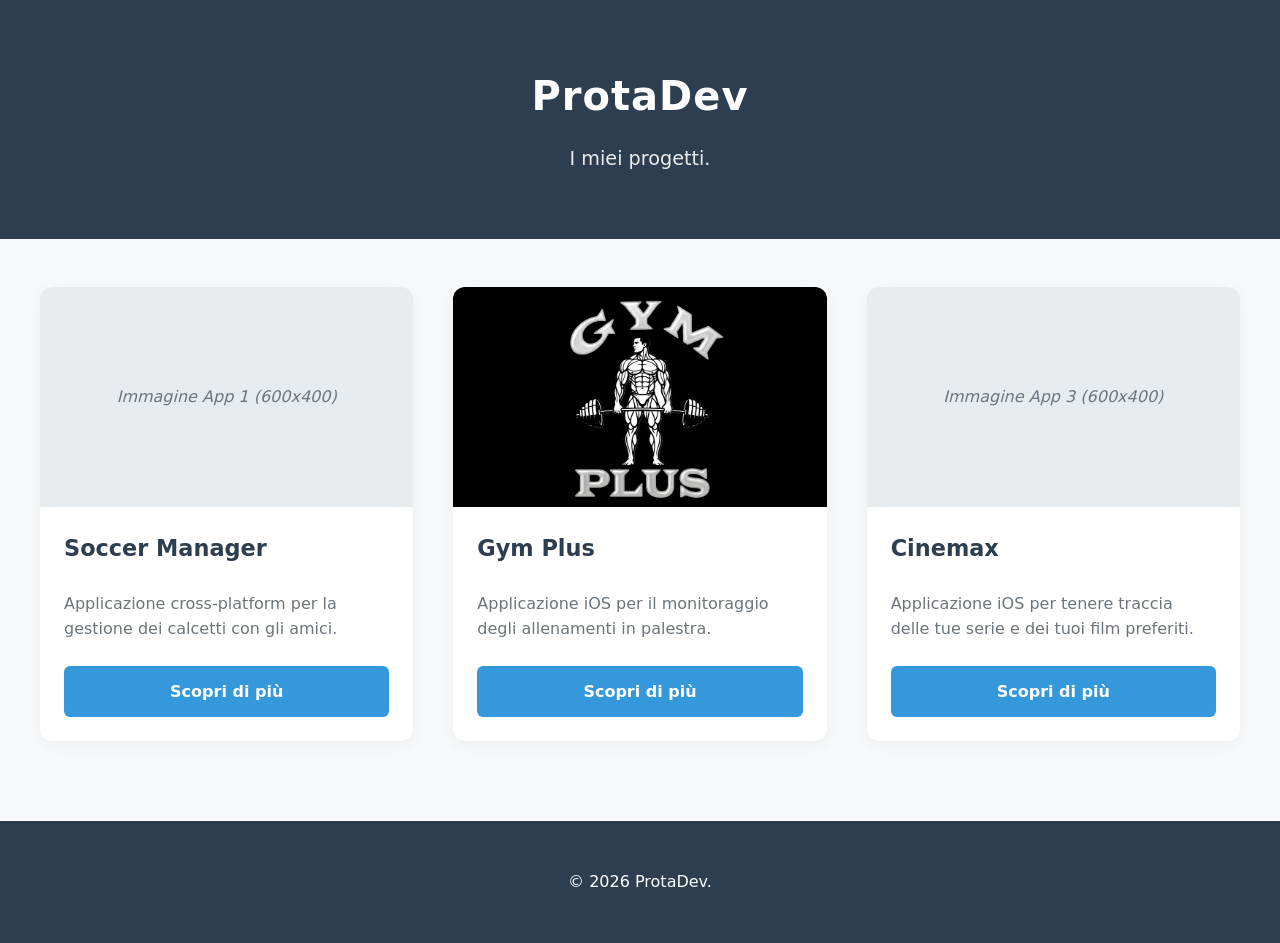
==== index.html @ c2fe9063 "Refactor code structure for improved readability and maintainability Co-authored-by: Copilot <copilo" ====
<!DOCTYPE html>
<html lang="it">
<head>
    <meta charset="UTF-8">
    <meta name="viewport" content="width=device-width, initial-scale=1.0">
    <title>ProtaDev | Le mie App</title>
    <style>
        /* --- STILI BASE --- */
        :root {
            --primary-color: #2c3e50;
            --accent-color: #3498db;
            --accent-hover: #2980b9;
            --bg-color: #f8f9fa;
            --card-bg: #ffffff;
            --text-main: #333333;
            --text-muted: #6c757d;
        }

        body {
            font-family: 'Segoe UI', system-ui, -apple-system, sans-serif;
            margin: 0;
            padding: 0;
            background-color: var(--bg-color);
            color: var(--text-main);
            line-height: 1.6;
        }

        /* --- HEADER --- */
        header {
            background-color: var(--primary-color);
            color: white;
            padding: 4rem 2rem;
            text-align: center;
        }

        header h1 {
            margin: 0;
            font-size: 2.5rem;
            letter-spacing: 1px;
        }

        header p {
            margin: 1rem 0 0;
            font-size: 1.2rem;
            opacity: 0.9;
        }

        /* --- MAIN CONTAINER E GALLERIA --- */
        .container {
            max-width: 1200px;
            margin: 0 auto;
            padding: 3rem 2rem;
        }

        .gallery {
            display: grid;
            /* Crea colonne responsive che si adattano allo schermo */
            grid-template-columns: repeat(auto-fit, minmax(300px, 1fr));
            gap: 2.5rem;
        }

        /* --- STILE DELLE CARD (LE TUE APP) --- */
        .app-card {
            background-color: var(--card-bg);
            border-radius: 12px;
            overflow: hidden;
            box-shadow: 0 4px 15px rgba(0, 0, 0, 0.05);
            transition: transform 0.3s ease, box-shadow 0.3s ease;
            display: flex;
            flex-direction: column;
        }

        .app-card:hover {
            transform: translateY(-8px);
            box-shadow: 0 8px 25px rgba(0, 0, 0, 0.1);
        }

        .app-image {
            width: 100%;
            height: 220px;
            background-color: #e9ecef;
            object-fit: cover;
            /* Sostituisci questo background con le tue immagini reali */
            display: flex;
            align-items: center;
            justify-content: center;
            color: var(--text-muted);
            font-style: italic;
        }

        .app-content {
            padding: 1.5rem;
            flex-grow: 1;
            display: flex;
            flex-direction: column;
        }

        .app-title {
            margin: 0 0 0.5rem 0;
            font-size: 1.4rem;
            color: var(--primary-color);
        }

        .app-description {
            color: var(--text-muted);
            flex-grow: 1;
            margin-bottom: 1.5rem;
        }

        .app-btn {
            display: inline-block;
            text-align: center;
            padding: 0.8rem 1.5rem;
            background-color: var(--accent-color);
            color: white;
            text-decoration: none;
            border-radius: 6px;
            font-weight: 600;
            transition: background-color 0.2s ease;
        }

        .app-btn:hover {
            background-color: var(--accent-hover);
        }

        /* --- FOOTER --- */
        footer {
            text-align: center;
            padding: 2rem;
            background-color: var(--primary-color);
            color: white;
            margin-top: 2rem;
        }
    </style>
</head>
<body>

    <header>
        <h1>ProtaDev</h1>
        <p>I miei progetti.</p>
    </header>

    <main class="container">
        <div class="gallery">
            
            <!-- INIZIO APP 1 -->
            <article class="app-card">
                <!-- Se hai un'immagine sostituisci il div qui sotto con: <img src="img/app1.jpg" alt="Screenshot App 1" class="app-image"> -->
                <div class="app-image">Immagine App 1 (600x400)</div>
                <div class="app-content">
                    <h2 class="app-title">Soccer Manager</h2>
                    <p class="app-description">Applicazione cross-platform per la gestione dei calcetti con gli amici.</p>
                    <a href="app1/index.html" class="app-btn">Scopri di più</a>
                </div>
            </article>
            <!-- FINE APP 1 -->

            <!-- INIZIO APP 2 -->
            <article class="app-card">
                <img src="./gym_plus/images/icon_image.png" alt="Logo Gym Plus" class="app-image">
                <div class="app-content">
                    <h2 class="app-title">Gym Plus</h2>
                    <p class="app-description">Applicazione iOS per il monitoraggio degli allenamenti in palestra.</p>
                    <a href="gym_plus/app_landing.html" class="app-btn">Scopri di più</a>
                </div>
            </article>
            <!-- FINE APP 2 -->

            <!-- INIZIO APP 3 -->
            <article class="app-card">
                <div class="app-image">Immagine App 3 (600x400)</div>
                <div class="app-content">
                    <h2 class="app-title">Cinemax</h2>
                    <p class="app-description">Applicazione iOS per tenere traccia delle tue serie e dei tuoi film preferiti.</p>
                    <a href="app3/index.html" class="app-btn">Scopri di più</a>
                </div>
            </article>
            <!-- FINE APP 3 -->

        </div>
    </main>

    <footer>
        <p>&copy; 2026 ProtaDev.</p>
    </footer>

</body>
</html>
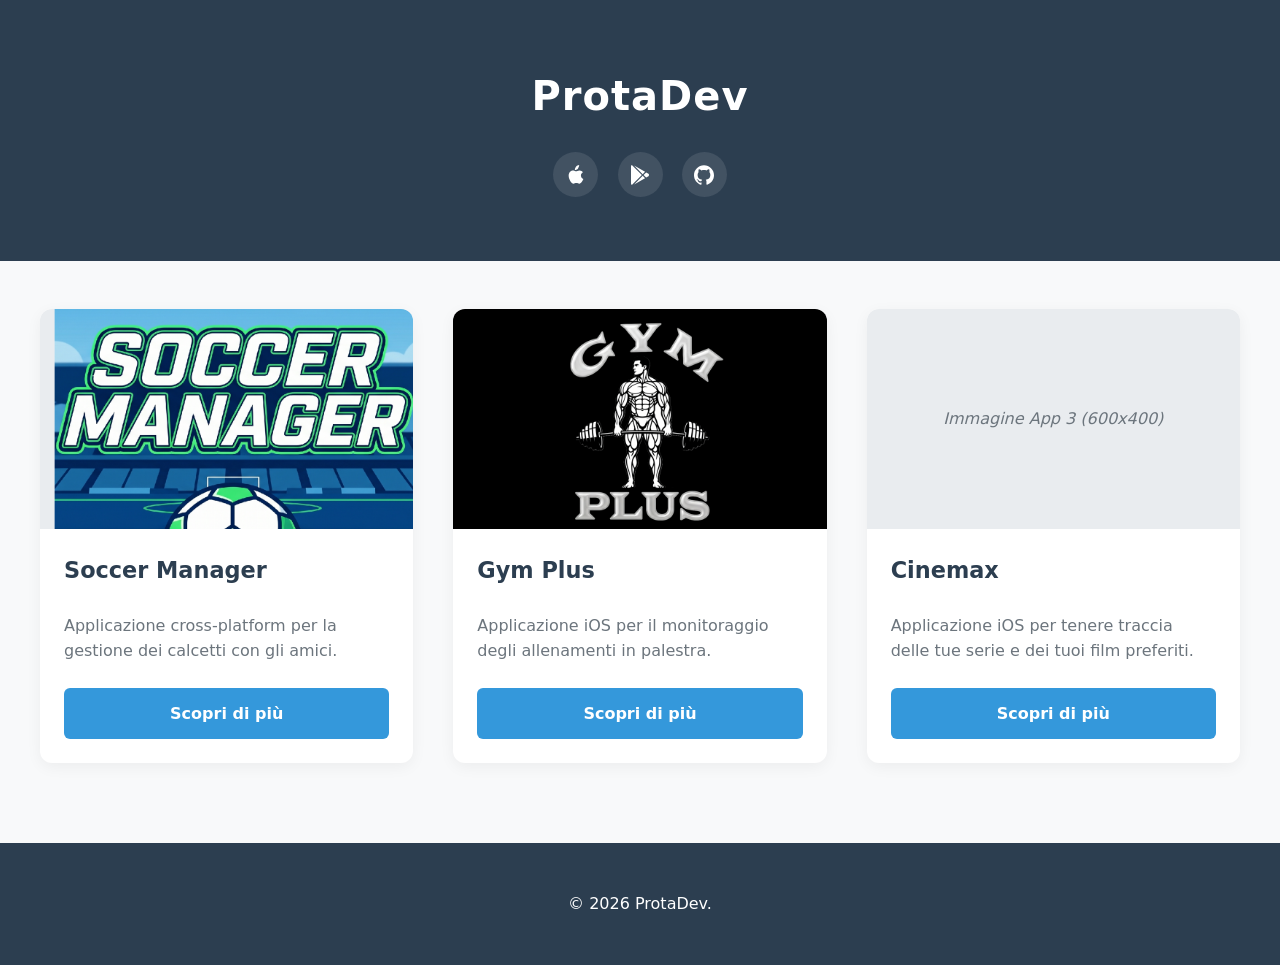
==== commit e0d76d90: "Add links to header and update index.html Co-authored-by: Copilot <copilot@github.com>" ====
--- a/index.html
+++ b/index.html
@@ -39,10 +39,37 @@
             letter-spacing: 1px;
         }
 
-        header p {
-            margin: 1rem 0 0;
-            font-size: 1.2rem;
-            opacity: 0.9;
+        /* --- SOCIAL LINKS --- */
+        .social-links {
+            margin-top: 1.5rem;
+            display: flex;
+            justify-content: center;
+            flex-wrap: wrap;
+            gap: 1.2rem;
+        }
+
+        .social-link {
+            color: white;
+            background-color: rgba(255, 255, 255, 0.1);
+            width: 45px;
+            height: 45px;
+            display: flex;
+            align-items: center;
+            justify-content: center;
+            border-radius: 50%;
+            text-decoration: none;
+            transition: background-color 0.3s ease, transform 0.3s ease;
+        }
+
+        .social-link:hover {
+            background-color: var(--accent-color);
+            transform: translateY(-3px);
+        }
+
+        .social-link svg {
+            width: 20px;
+            height: 20px;
+            fill: currentColor;
         }
 
         /* --- MAIN CONTAINER E GALLERIA --- */
@@ -137,7 +164,24 @@
 
     <header>
         <h1>ProtaDev</h1>
-        <p>I miei progetti.</p>
+        <div class="social-links">
+            <!-- App Store (Apple) -->
+            <a href="https://apps.apple.com/it/developer/raffaele-prota/id1895137214" target="_blank" class="social-link" aria-label="Apple Developer Page">
+                <svg viewBox="0 0 384 512"><path d="M318.7 268.7c-.2-36.7 16.4-64.4 50-84.8-18.8-26.9-47.2-41.7-84.7-44.6-35.5-2.8-74.3 20.7-88.5 20.7-15 0-49.4-19.7-76.4-19.7C63.3 141.2 4 184.8 4 273.5q0 39.3 14.4 81.2c12.8 36.7 59 126.7 107.2 125.2 25.2-.6 43-17.9 75.8-17.9 31.8 0 48.3 17.9 76.4 17.3 48.6-.7 90.4-82.5 102.7-119.3-65.2-30.7-61.7-90-61.8-91.3zM243.6 86.8c16.3-25.4 29.5-54 29.5-86.8-28.5 1.1-62.5 19-81.2 44.6-15.6 20.6-31.2 49.3-28.6 81.2 31.3 2.4 64.1-13.6 80.3-39z"/></svg>
+            </a>
+            <!-- Google Play Store -->
+            <a href="https://play.google.com/store/apps/dev?id=123456789" target="_blank" class="social-link" aria-label="Google Play Developer Page">
+                <svg viewBox="0 0 512 512"><path d="M325.3 234.3L104.6 13l280.8 161.2-60.1 60.1zM47 0C34 6.8 25.3 19.2 25.3 35.3v441.3c0 16.1 8.7 28.5 21.7 35.3l256.6-256L47 0zm425.2 225.6l-58.9-34.1-65.7 64.5 65.7 64.5 60.1-34.1c18-14.3 18-46.5-1.2-60.8zM104.6 499l280.8-161.2-60.1-60.1L104.6 499z"/></svg>
+            </a>
+            <!-- GitHub -->
+            <a href="https://github.com/raffa-p" target="_blank" class="social-link" aria-label="GitHub">
+                <svg viewBox="0 0 24 24"><path d="M12 .297c-6.63 0-12 5.373-12 12 0 5.303 3.438 9.8 8.205 11.385.6.113.82-.258.82-.577 0-.285-.01-1.04-.015-2.04-3.338.724-4.042-1.61-4.042-1.61C4.422 18.07 3.633 17.7 3.633 17.7c-1.087-.744.084-.729.084-.729 1.205.084 1.838 1.236 1.838 1.236 1.07 1.835 2.809 1.305 3.495.998.108-.776.417-1.305.76-1.605-2.665-.3-5.466-1.332-5.466-5.93 0-1.31.465-2.38 1.235-3.22-.135-.303-.54-1.523.105-3.176 0 0 1.005-.322 3.3 1.23.96-.267 1.98-.399 3-.405 1.02.006 2.04.138 3 .405 2.28-1.552 3.285-1.23 3.285-1.23.645 1.653.24 2.873.12 3.176.765.84 1.23 1.91 1.23 3.22 0 4.61-2.805 5.625-5.475 5.92.42.36.81 1.096.81 2.22 0 1.606-.015 2.896-.015 3.286 0 .315.21.69.825.57C20.565 22.092 24 17.592 24 12.297c0-6.627-5.373-12-12-12"/></svg>
+            </a>
+            <!-- LinkedIn -->
+            <!-- <a href="https://linkedin.com/in/tuo-profilo" target="_blank" class="social-link" aria-label="LinkedIn">
+                <svg viewBox="0 0 24 24"><path d="M20.447 20.452h-3.554v-5.569c0-1.328-.027-3.037-1.852-3.037-1.853 0-2.136 1.445-2.136 2.939v5.667H9.351V9h3.414v1.561h.046c.477-.9 1.637-1.85 3.37-1.85 3.601 0 4.267 2.37 4.267 5.455v6.286zM5.337 7.433c-1.144 0-2.063-.926-2.063-2.065 0-1.138.92-2.063 2.063-2.063 1.14 0 2.064.925 2.064 2.063 0 1.139-.925 2.065-2.064 2.065zm1.782 13.019H3.555V9h3.564v11.452zM22.225 0H1.771C.792 0 0 .774 0 1。729v20。542C0 23。227。79２ ２４ １。７７１ ２４h２０。４５１C２３。２ ２４ ２４ ２３。２２７ ２４ ２２。２７１V１。７２９C２４ 。７７４ ２３。２ ０ ２２。２２２ ０h。００３z"/></svg>
+            </a> -->
+        </div>
     </header>
 
     <main class="container">
@@ -145,12 +189,11 @@
             
             <!-- INIZIO APP 1 -->
             <article class="app-card">
-                <!-- Se hai un'immagine sostituisci il div qui sotto con: <img src="img/app1.jpg" alt="Screenshot App 1" class="app-image"> -->
-                <div class="app-image">Immagine App 1 (600x400)</div>
+                <img src="./soccermanager/soccermanager_icon.png" alt="Logo Soccer Manager" class="app-image">
                 <div class="app-content">
                     <h2 class="app-title">Soccer Manager</h2>
                     <p class="app-description">Applicazione cross-platform per la gestione dei calcetti con gli amici.</p>
-                    <a href="app1/index.html" class="app-btn">Scopri di più</a>
+                    <a href="https://soccermanager.dev/" class="app-btn">Scopri di più</a>
                 </div>
             </article>
             <!-- FINE APP 1 -->
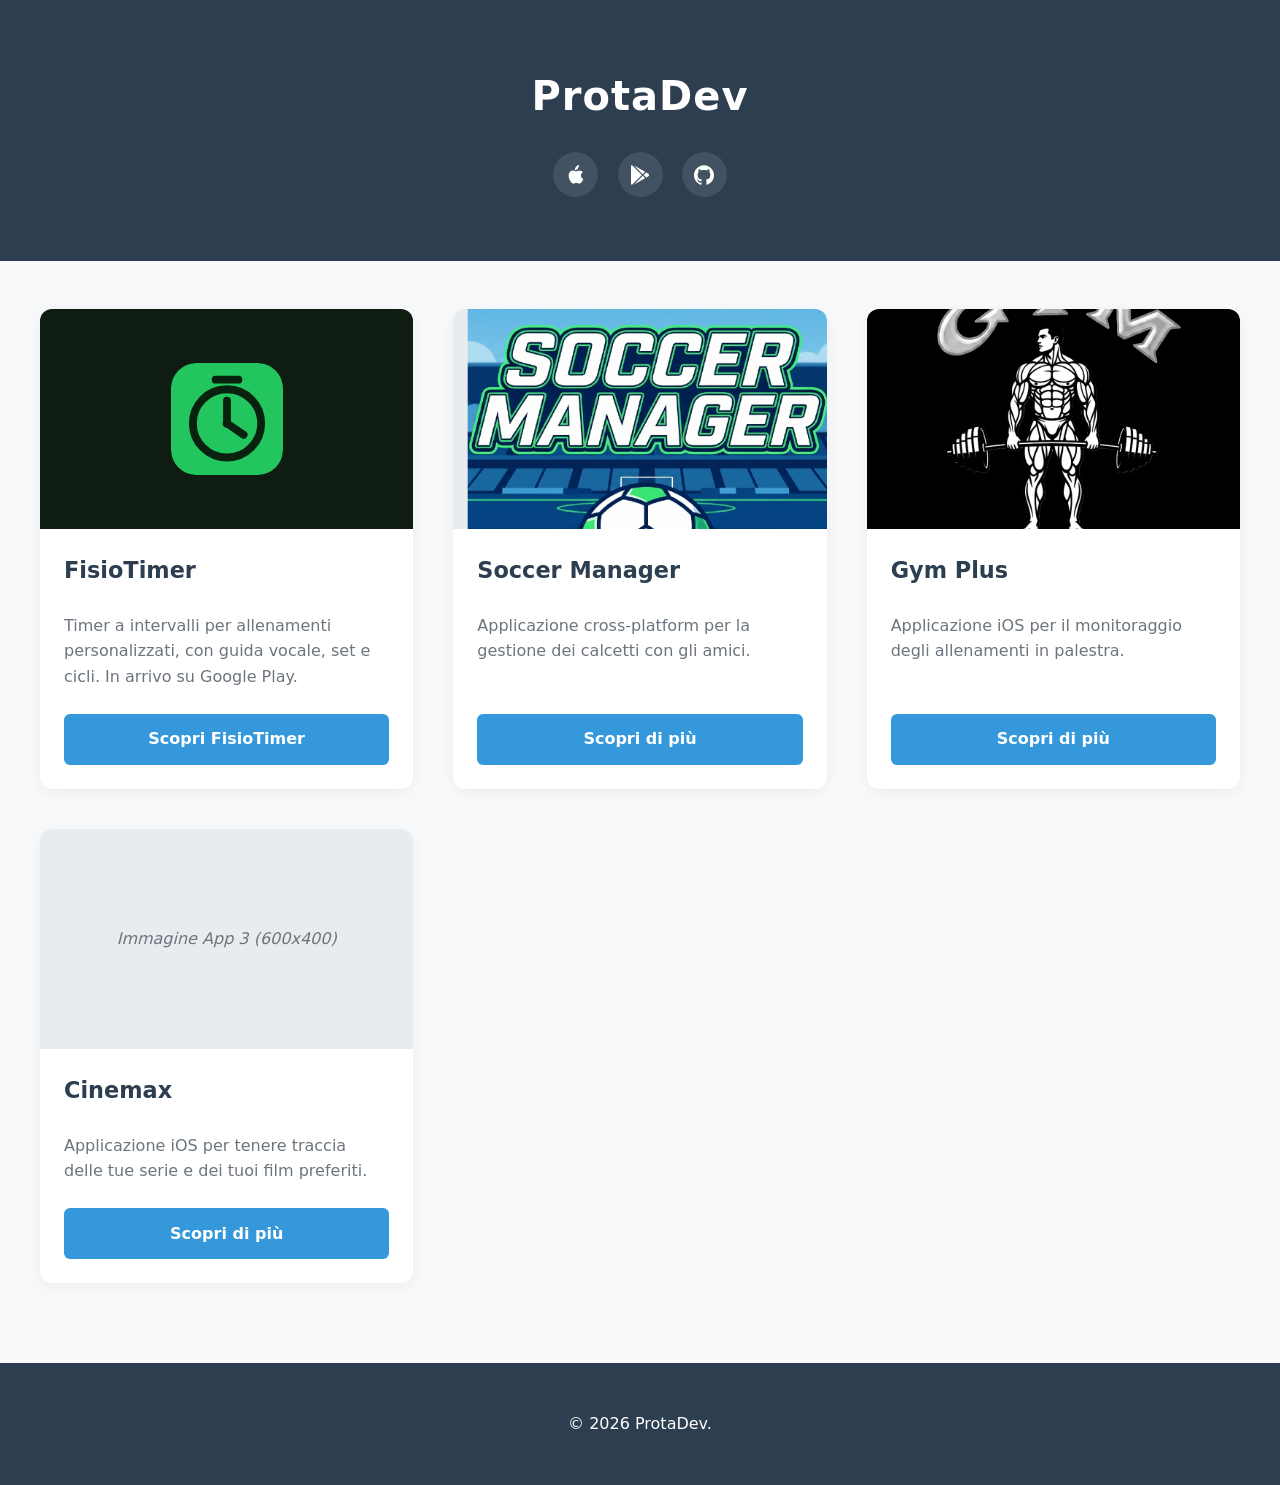
==== commit 078323e0: "Feature FisioTimer on ProtaDev homepage" ====
--- a/index.html
+++ b/index.html
@@ -3,6 +3,7 @@
 <head>
     <meta charset="UTF-8">
     <meta name="viewport" content="width=device-width, initial-scale=1.0">
+    <link rel="icon" href="favicon.ico">
     <title>ProtaDev | Le mie App</title>
     <style>
         /* --- STILI BASE --- */
@@ -187,13 +188,26 @@
     <main class="container">
         <div class="gallery">
             
+            <!-- FISIOTIMER -->
+            <article class="app-card">
+                <div class="app-image" style="background:#0e1c11;display:flex;align-items:center;justify-content:center;">
+                    <img src="./fisiotimer/favicon.svg" alt="Logo FisioTimer" width="112" height="112" style="width:112px;height:112px;object-fit:contain;border-radius:24px;">
+                </div>
+                <div class="app-content">
+                    <h2 class="app-title">FisioTimer</h2>
+                    <p class="app-description">Timer a intervalli per allenamenti personalizzati, con guida vocale, set e cicli. In arrivo su Google Play.</p>
+                    <a href="https://fisiotimer.protadev.com/" class="app-btn">Scopri FisioTimer</a>
+                </div>
+            </article>
+            <!-- FINE FISIOTIMER -->
+
             <!-- INIZIO APP 1 -->
             <article class="app-card">
                 <img src="./soccermanager/soccermanager_icon.png" alt="Logo Soccer Manager" class="app-image">
                 <div class="app-content">
                     <h2 class="app-title">Soccer Manager</h2>
                     <p class="app-description">Applicazione cross-platform per la gestione dei calcetti con gli amici.</p>
-                    <a href="https://soccermanager.dev/" class="app-btn">Scopri di più</a>
+                    <a href="./soccermanager/landing_page.html" class="app-btn">Scopri di più</a>
                 </div>
             </article>
             <!-- FINE APP 1 -->
@@ -204,7 +218,7 @@
                 <div class="app-content">
                     <h2 class="app-title">Gym Plus</h2>
                     <p class="app-description">Applicazione iOS per il monitoraggio degli allenamenti in palestra.</p>
-                    <a href="gym_plus/app_landing.html" class="app-btn">Scopri di più</a>
+                    <a href="./gym_plus/app_landing.html" class="app-btn">Scopri di più</a>
                 </div>
             </article>
             <!-- FINE APP 2 -->
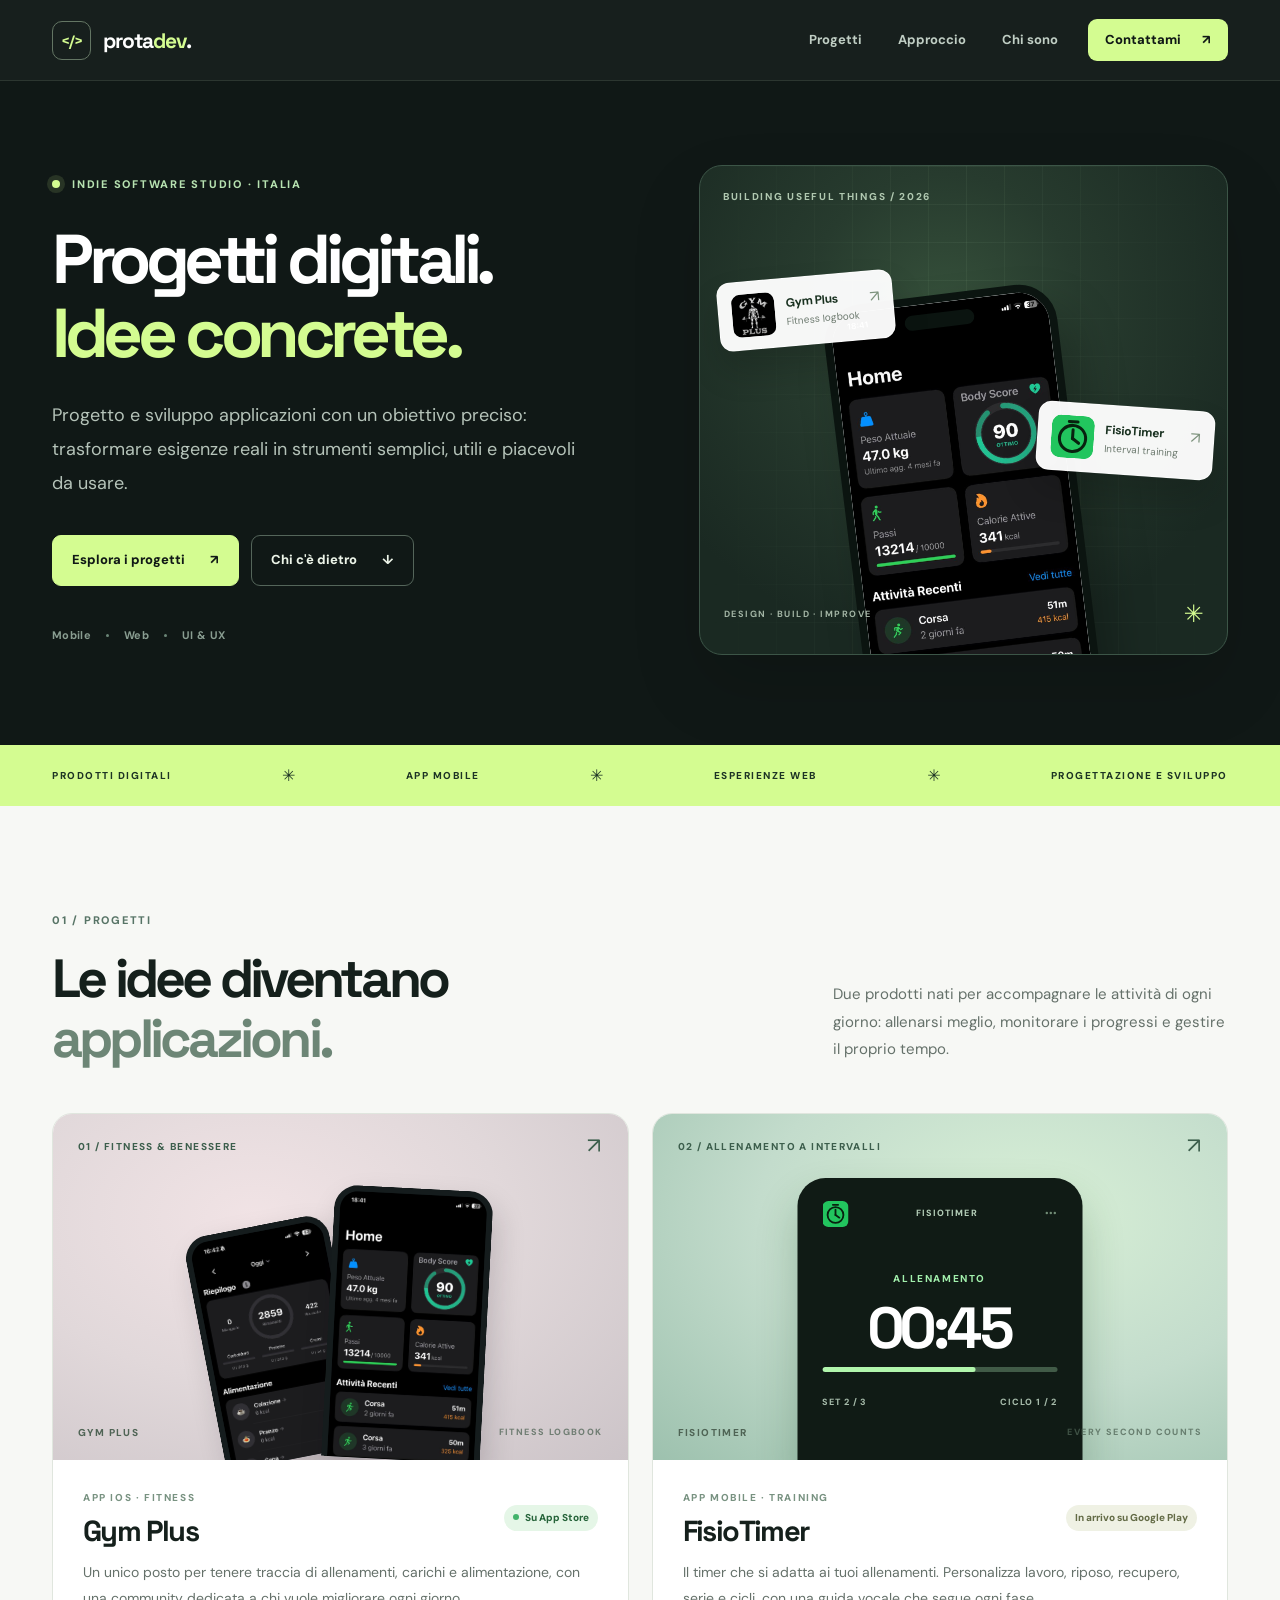
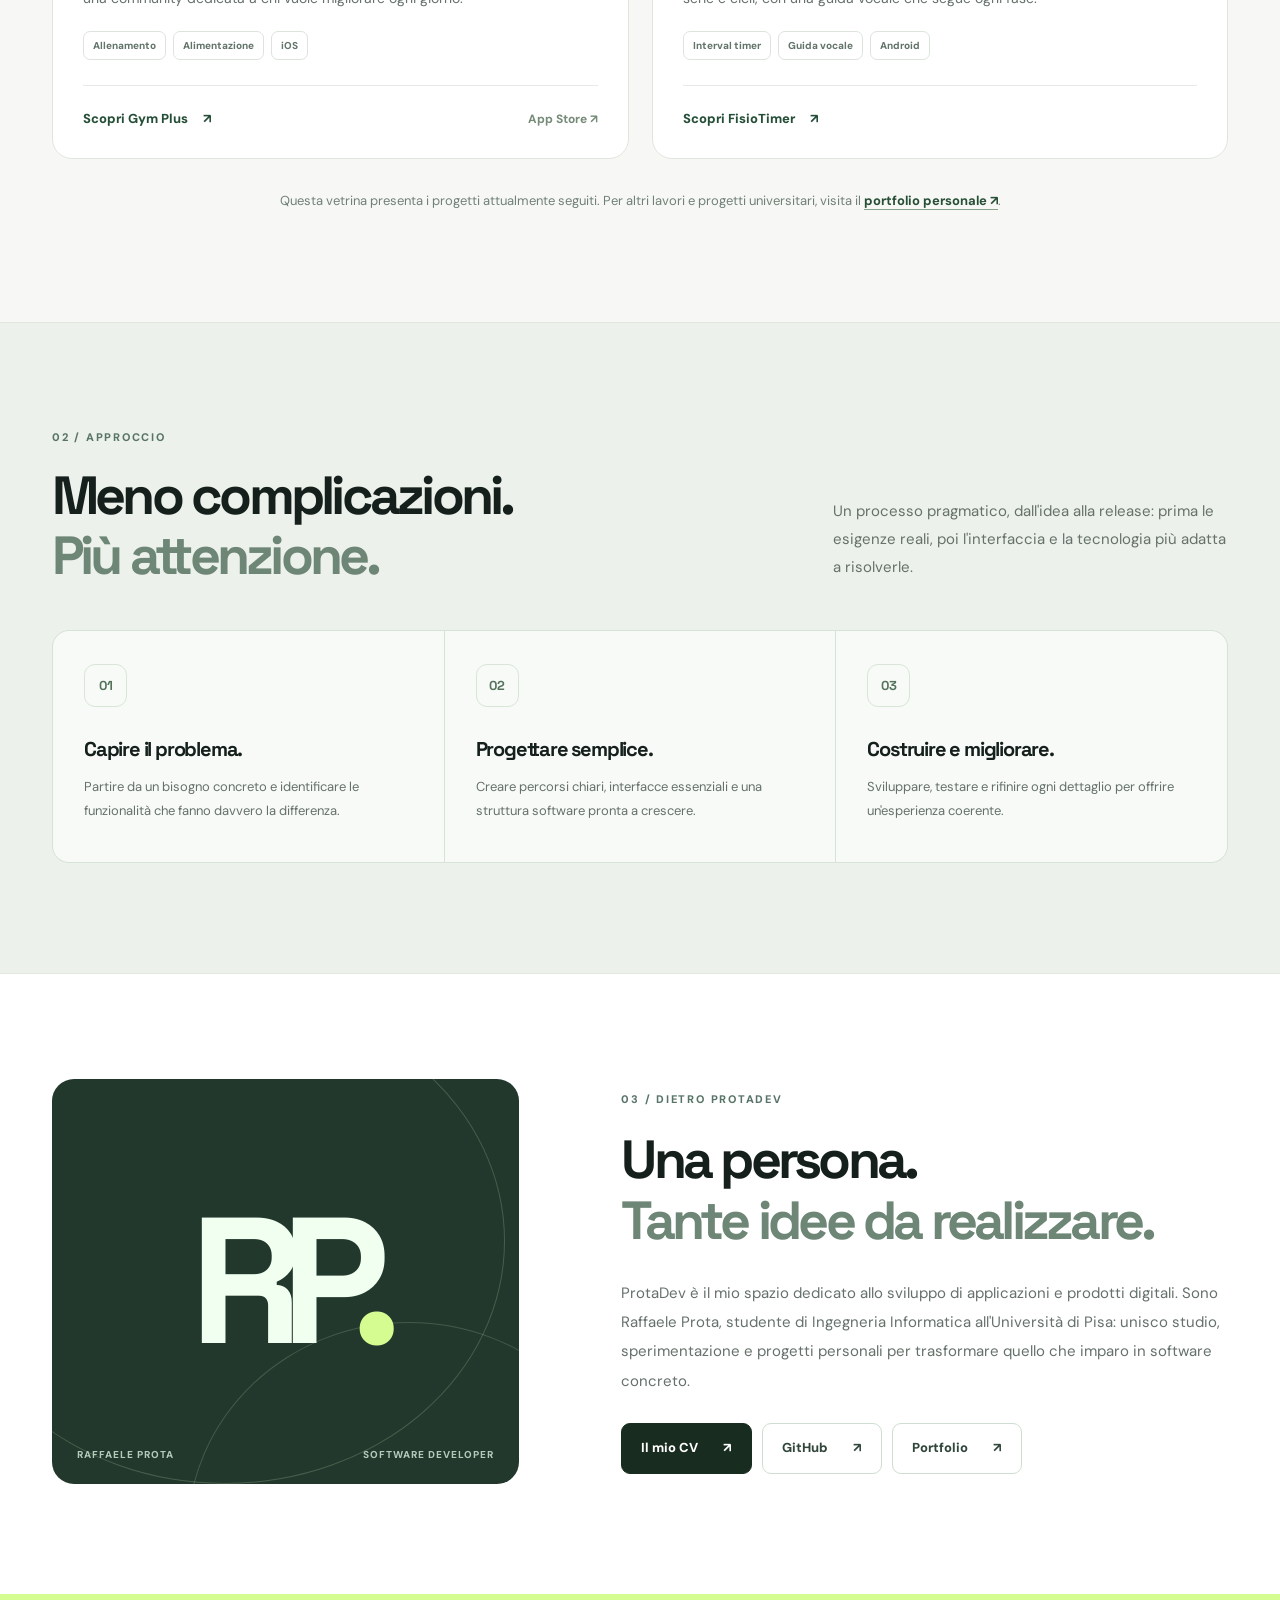
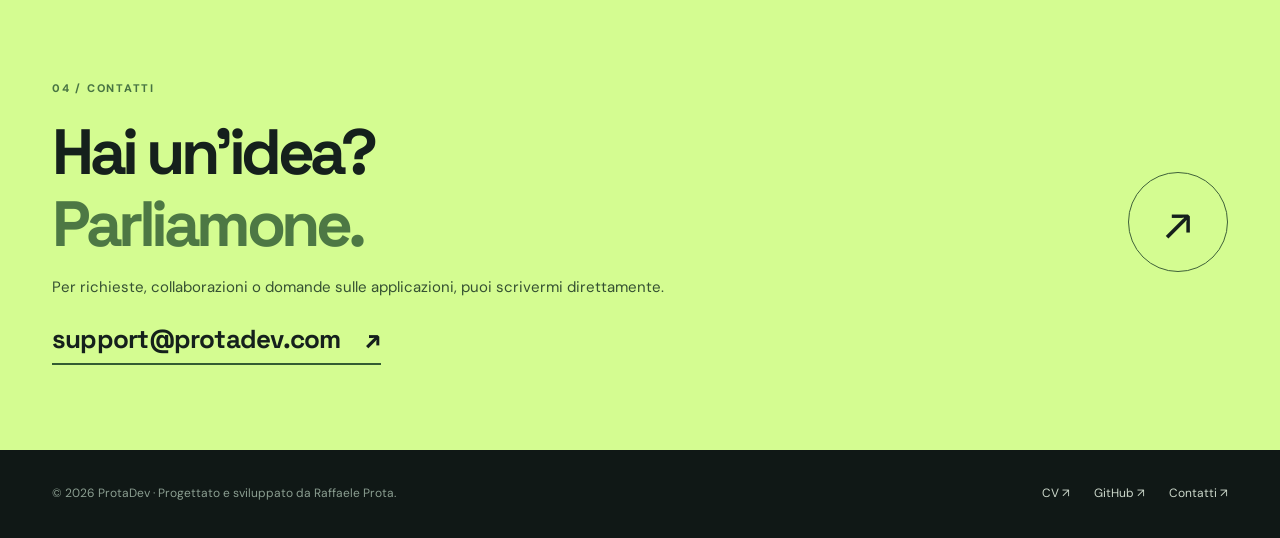
==== commit 16a10deb: "Redesign ProtaDev homepage around Gym Plus and FisioTimer" ====
--- a/index.html
+++ b/index.html
@@ -1,245 +1,220 @@
-<!DOCTYPE html>
+<!doctype html>
 <html lang="it">
 <head>
-    <meta charset="UTF-8">
-    <meta name="viewport" content="width=device-width, initial-scale=1.0">
-    <link rel="icon" href="favicon.ico">
-    <title>ProtaDev | Le mie App</title>
-    <style>
-        /* --- STILI BASE --- */
-        :root {
-            --primary-color: #2c3e50;
-            --accent-color: #3498db;
-            --accent-hover: #2980b9;
-            --bg-color: #f8f9fa;
-            --card-bg: #ffffff;
-            --text-main: #333333;
-            --text-muted: #6c757d;
-        }
-
-        body {
-            font-family: 'Segoe UI', system-ui, -apple-system, sans-serif;
-            margin: 0;
-            padding: 0;
-            background-color: var(--bg-color);
-            color: var(--text-main);
-            line-height: 1.6;
-        }
-
-        /* --- HEADER --- */
-        header {
-            background-color: var(--primary-color);
-            color: white;
-            padding: 4rem 2rem;
-            text-align: center;
-        }
-
-        header h1 {
-            margin: 0;
-            font-size: 2.5rem;
-            letter-spacing: 1px;
-        }
-
-        /* --- SOCIAL LINKS --- */
-        .social-links {
-            margin-top: 1.5rem;
-            display: flex;
-            justify-content: center;
-            flex-wrap: wrap;
-            gap: 1.2rem;
-        }
-
-        .social-link {
-            color: white;
-            background-color: rgba(255, 255, 255, 0.1);
-            width: 45px;
-            height: 45px;
-            display: flex;
-            align-items: center;
-            justify-content: center;
-            border-radius: 50%;
-            text-decoration: none;
-            transition: background-color 0.3s ease, transform 0.3s ease;
-        }
-
-        .social-link:hover {
-            background-color: var(--accent-color);
-            transform: translateY(-3px);
-        }
-
-        .social-link svg {
-            width: 20px;
-            height: 20px;
-            fill: currentColor;
-        }
-
-        /* --- MAIN CONTAINER E GALLERIA --- */
-        .container {
-            max-width: 1200px;
-            margin: 0 auto;
-            padding: 3rem 2rem;
-        }
-
-        .gallery {
-            display: grid;
-            /* Crea colonne responsive che si adattano allo schermo */
-            grid-template-columns: repeat(auto-fit, minmax(300px, 1fr));
-            gap: 2.5rem;
-        }
-
-        /* --- STILE DELLE CARD (LE TUE APP) --- */
-        .app-card {
-            background-color: var(--card-bg);
-            border-radius: 12px;
-            overflow: hidden;
-            box-shadow: 0 4px 15px rgba(0, 0, 0, 0.05);
-            transition: transform 0.3s ease, box-shadow 0.3s ease;
-            display: flex;
-            flex-direction: column;
-        }
-
-        .app-card:hover {
-            transform: translateY(-8px);
-            box-shadow: 0 8px 25px rgba(0, 0, 0, 0.1);
-        }
-
-        .app-image {
-            width: 100%;
-            height: 220px;
-            background-color: #e9ecef;
-            object-fit: cover;
-            /* Sostituisci questo background con le tue immagini reali */
-            display: flex;
-            align-items: center;
-            justify-content: center;
-            color: var(--text-muted);
-            font-style: italic;
-        }
-
-        .app-content {
-            padding: 1.5rem;
-            flex-grow: 1;
-            display: flex;
-            flex-direction: column;
-        }
-
-        .app-title {
-            margin: 0 0 0.5rem 0;
-            font-size: 1.4rem;
-            color: var(--primary-color);
-        }
-
-        .app-description {
-            color: var(--text-muted);
-            flex-grow: 1;
-            margin-bottom: 1.5rem;
-        }
-
-        .app-btn {
-            display: inline-block;
-            text-align: center;
-            padding: 0.8rem 1.5rem;
-            background-color: var(--accent-color);
-            color: white;
-            text-decoration: none;
-            border-radius: 6px;
-            font-weight: 600;
-            transition: background-color 0.2s ease;
-        }
-
-        .app-btn:hover {
-            background-color: var(--accent-hover);
-        }
-
-        /* --- FOOTER --- */
-        footer {
-            text-align: center;
-            padding: 2rem;
-            background-color: var(--primary-color);
-            color: white;
-            margin-top: 2rem;
-        }
-    </style>
+  <meta charset="utf-8">
+  <meta name="viewport" content="width=device-width, initial-scale=1">
+  <meta name="theme-color" content="#101816">
+  <meta name="description" content="ProtaDev: app e progetti digitali sviluppati da Raffaele Prota. Scopri Gym Plus e FisioTimer, due strumenti pensati per l'allenamento e il benessere.">
+  <meta name="author" content="Raffaele Prota">
+  <meta property="og:type" content="website">
+  <meta property="og:locale" content="it_IT">
+  <meta property="og:site_name" content="ProtaDev">
+  <meta property="og:title" content="ProtaDev — Prodotti digitali, idee concrete">
+  <meta property="og:description" content="App e software sviluppati con attenzione ai dettagli. Scopri Gym Plus e FisioTimer.">
+  <meta property="og:url" content="https://protadev.com/">
+  <link rel="canonical" href="https://protadev.com/">
+  <link rel="icon" href="./favicon.ico" sizes="any">
+  <link rel="preconnect" href="https://fonts.googleapis.com">
+  <link rel="preconnect" href="https://fonts.gstatic.com" crossorigin>
+  <link href="https://fonts.googleapis.com/css2?family=DM+Sans:wght@400;500;600;700&family=Space+Grotesk:wght@400;500;600;700&display=swap" rel="stylesheet">
+  <link rel="stylesheet" href="./styles.css">
+  <title>ProtaDev — Sviluppo app e prodotti digitali</title>
 </head>
 <body>
-
-    <header>
-        <h1>ProtaDev</h1>
-        <div class="social-links">
-            <!-- App Store (Apple) -->
-            <a href="https://apps.apple.com/it/developer/raffaele-prota/id1895137214" target="_blank" class="social-link" aria-label="Apple Developer Page">
-                <svg viewBox="0 0 384 512"><path d="M318.7 268.7c-.2-36.7 16.4-64.4 50-84.8-18.8-26.9-47.2-41.7-84.7-44.6-35.5-2.8-74.3 20.7-88.5 20.7-15 0-49.4-19.7-76.4-19.7C63.3 141.2 4 184.8 4 273.5q0 39.3 14.4 81.2c12.8 36.7 59 126.7 107.2 125.2 25.2-.6 43-17.9 75.8-17.9 31.8 0 48.3 17.9 76.4 17.3 48.6-.7 90.4-82.5 102.7-119.3-65.2-30.7-61.7-90-61.8-91.3zM243.6 86.8c16.3-25.4 29.5-54 29.5-86.8-28.5 1.1-62.5 19-81.2 44.6-15.6 20.6-31.2 49.3-28.6 81.2 31.3 2.4 64.1-13.6 80.3-39z"/></svg>
-            </a>
-            <!-- Google Play Store -->
-            <a href="https://play.google.com/store/apps/dev?id=123456789" target="_blank" class="social-link" aria-label="Google Play Developer Page">
-                <svg viewBox="0 0 512 512"><path d="M325.3 234.3L104.6 13l280.8 161.2-60.1 60.1zM47 0C34 6.8 25.3 19.2 25.3 35.3v441.3c0 16.1 8.7 28.5 21.7 35.3l256.6-256L47 0zm425.2 225.6l-58.9-34.1-65.7 64.5 65.7 64.5 60.1-34.1c18-14.3 18-46.5-1.2-60.8zM104.6 499l280.8-161.2-60.1-60.1L104.6 499z"/></svg>
-            </a>
-            <!-- GitHub -->
-            <a href="https://github.com/raffa-p" target="_blank" class="social-link" aria-label="GitHub">
-                <svg viewBox="0 0 24 24"><path d="M12 .297c-6.63 0-12 5.373-12 12 0 5.303 3.438 9.8 8.205 11.385.6.113.82-.258.82-.577 0-.285-.01-1.04-.015-2.04-3.338.724-4.042-1.61-4.042-1.61C4.422 18.07 3.633 17.7 3.633 17.7c-1.087-.744.084-.729.084-.729 1.205.084 1.838 1.236 1.838 1.236 1.07 1.835 2.809 1.305 3.495.998.108-.776.417-1.305.76-1.605-2.665-.3-5.466-1.332-5.466-5.93 0-1.31.465-2.38 1.235-3.22-.135-.303-.54-1.523.105-3.176 0 0 1.005-.322 3.3 1.23.96-.267 1.98-.399 3-.405 1.02.006 2.04.138 3 .405 2.28-1.552 3.285-1.23 3.285-1.23.645 1.653.24 2.873.12 3.176.765.84 1.23 1.91 1.23 3.22 0 4.61-2.805 5.625-5.475 5.92.42.36.81 1.096.81 2.22 0 1.606-.015 2.896-.015 3.286 0 .315.21.69.825.57C20.565 22.092 24 17.592 24 12.297c0-6.627-5.373-12-12-12"/></svg>
-            </a>
-            <!-- LinkedIn -->
-            <!-- <a href="https://linkedin.com/in/tuo-profilo" target="_blank" class="social-link" aria-label="LinkedIn">
-                <svg viewBox="0 0 24 24"><path d="M20.447 20.452h-3.554v-5.569c0-1.328-.027-3.037-1.852-3.037-1.853 0-2.136 1.445-2.136 2.939v5.667H9.351V9h3.414v1.561h.046c.477-.9 1.637-1.85 3.37-1.85 3.601 0 4.267 2.37 4.267 5.455v6.286zM5.337 7.433c-1.144 0-2.063-.926-2.063-2.065 0-1.138.92-2.063 2.063-2.063 1.14 0 2.064.925 2.064 2.063 0 1.139-.925 2.065-2.064 2.065zm1.782 13.019H3.555V9h3.564v11.452zM22.225 0H1.771C.792 0 0 .774 0 1。729v20。542C0 23。227。79２ ２４ １。７７１ ２４h２０。４５１C２３。２ ２４ ２４ ２３。２２７ ２４ ２２。２７１V１。７２９C２４ 。７７４ ２３。２ ０ ２２。２２２ ０h。００３z"/></svg>
-            </a> -->
-        </div>
-    </header>
-
-    <main class="container">
-        <div class="gallery">
-            
-            <!-- FISIOTIMER -->
-            <article class="app-card">
-                <div class="app-image" style="background:#0e1c11;display:flex;align-items:center;justify-content:center;">
-                    <img src="./fisiotimer/favicon.svg" alt="Logo FisioTimer" width="112" height="112" style="width:112px;height:112px;object-fit:contain;border-radius:24px;">
+  <a class="skip-link" href="#contenuto">Vai al contenuto</a>
+
+  <header class="site-header">
+    <div class="container nav-inner">
+      <a class="brand" href="#inizio" aria-label="ProtaDev, torna all'inizio">
+        <span class="brand-icon" aria-hidden="true">&lt;/&gt;</span>
+        <span>prota<span class="brand-emphasis">dev</span><span class="brand-point">.</span></span>
+      </a>
+      <nav class="primary-nav" aria-label="Navigazione principale">
+        <a href="#progetti">Progetti</a>
+        <a href="#approccio">Approccio</a>
+        <a href="#chi-sono">Chi sono</a>
+      </nav>
+      <a class="nav-cta" href="mailto:support@protadev.com">Contattami <span aria-hidden="true">↗</span></a>
+    </div>
+  </header>
+
+  <main id="contenuto">
+    <section id="inizio" class="hero" aria-labelledby="titolo-hero">
+      <div class="container hero-grid">
+        <div class="hero-copy">
+          <p class="eyebrow"><span class="status-light" aria-hidden="true"></span> INDIE SOFTWARE STUDIO · ITALIA</p>
+          <h1 id="titolo-hero">Progetti digitali.<br><span>Idee concrete.</span></h1>
+          <p class="hero-subtitle">Progetto e sviluppo applicazioni con un obiettivo preciso: trasformare esigenze reali in strumenti semplici, utili e piacevoli da usare.</p>
+          <div class="hero-actions">
+            <a class="button button-lime" href="#progetti">Esplora i progetti <span aria-hidden="true">↗</span></a>
+            <a class="button button-outline" href="#chi-sono">Chi c'è dietro <span aria-hidden="true">↓</span></a>
+          </div>
+          <div class="hero-meta" aria-label="Ambiti di sviluppo">
+            <span>Mobile</span>
+            <i aria-hidden="true"></i>
+            <span>Web</span>
+            <i aria-hidden="true"></i>
+            <span>UI &amp; UX</span>
+          </div>
+        </div>
+        <div class="hero-showcase" aria-label="Anteprima delle applicazioni Gym Plus e FisioTimer">
+          <div class="showcase-grid" aria-hidden="true"></div>
+          <span class="showcase-label">BUILDING USEFUL THINGS / 2026</span>
+          <div class="showcase-phone">
+            <span class="showcase-speaker" aria-hidden="true"></span>
+            <img src="./gym_plus/images/body_score.jpeg" alt="Schermata di Gym Plus" width="270" height="520" fetchpriority="high">
+          </div>
+          <div class="floating-tile floating-gym">
+            <img src="./gym_plus/images/icon_image.png" alt="" width="48" height="48">
+            <span><strong>Gym Plus</strong><small>Fitness logbook</small></span>
+            <span class="floating-tile-arrow" aria-hidden="true">↗</span>
+          </div>
+          <div class="floating-tile floating-fisio">
+            <img src="./fisiotimer/favicon.svg" alt="" width="48" height="48">
+            <span><strong>FisioTimer</strong><small>Interval training</small></span>
+            <span class="floating-tile-arrow" aria-hidden="true">↗</span>
+          </div>
+          <div class="showcase-footer"><span>DESIGN · BUILD · IMPROVE</span><span aria-hidden="true">✳</span></div>
+        </div>
+      </div>
+    </section>
+
+    <div class="marquee-bar" aria-label="Tipologie di sviluppo">
+      <div class="container marquee-inner">
+        <span>PRODOTTI DIGITALI</span><span aria-hidden="true">✳</span>
+        <span>APP MOBILE</span><span aria-hidden="true">✳</span>
+        <span>ESPERIENZE WEB</span><span aria-hidden="true">✳</span>
+        <span>PROGETTAZIONE E SVILUPPO</span>
+      </div>
+    </div>
+
+    <section class="section projects-section" id="progetti" aria-labelledby="titolo-progetti">
+      <div class="container">
+        <div class="section-intro">
+          <div>
+            <p class="section-index">01 / PROGETTI</p>
+            <h2 id="titolo-progetti">Le idee diventano<br><span>applicazioni.</span></h2>
+          </div>
+          <p>Due prodotti nati per accompagnare le attività di ogni giorno: allenarsi meglio, monitorare i progressi e gestire il proprio tempo.</p>
+        </div>
+
+        <div class="product-grid">
+          <article class="product-card">
+            <div class="product-visual visual-gym">
+              <div class="visual-top"><span>01 / FITNESS &amp; BENESSERE</span><span class="visual-symbol" aria-hidden="true">↗</span></div>
+              <div class="gym-screens" aria-hidden="true">
+                <div class="gym-screen gym-screen-back"><img src="./gym_plus/images/diario.jpeg" alt="" loading="lazy"></div>
+                <div class="gym-screen gym-screen-front"><img src="./gym_plus/images/body_score.jpeg" alt="" loading="lazy"></div>
+              </div>
+              <div class="visual-bottom">GYM PLUS <span>FITNESS LOGBOOK</span></div>
+            </div>
+            <div class="product-content">
+              <div class="product-heading">
+                <div>
+                  <span class="product-category">APP IOS · FITNESS</span>
+                  <h3>Gym Plus</h3>
                 </div>
-                <div class="app-content">
-                    <h2 class="app-title">FisioTimer</h2>
-                    <p class="app-description">Timer a intervalli per allenamenti personalizzati, con guida vocale, set e cicli. In arrivo su Google Play.</p>
-                    <a href="https://fisiotimer.protadev.com/" class="app-btn">Scopri FisioTimer</a>
+                <span class="availability available"><span aria-hidden="true"></span> Su App Store</span>
+              </div>
+              <p>Un unico posto per tenere traccia di allenamenti, carichi e alimentazione, con una community dedicata a chi vuole migliorare ogni giorno.</p>
+              <div class="product-tags"><span>Allenamento</span><span>Alimentazione</span><span>iOS</span></div>
+              <div class="product-actions">
+                <a class="product-main-link" href="./gym_plus/app_landing.html">Scopri Gym Plus <span aria-hidden="true">↗</span></a>
+                <a class="product-secondary-link" href="https://apps.apple.com/it/app/gym-plus-fitness-logbook/id6766520098" target="_blank" rel="noopener noreferrer">App Store <span aria-hidden="true">↗</span></a>
+              </div>
+            </div>
+          </article>
+
+          <article class="product-card">
+            <div class="product-visual visual-fisio">
+              <div class="visual-top"><span>02 / ALLENAMENTO A INTERVALLI</span><span class="visual-symbol" aria-hidden="true">↗</span></div>
+              <div class="interval-display" aria-label="Anteprima grafica illustrativa del timer FisioTimer">
+                <div class="interval-head"><img src="./fisiotimer/favicon.svg" alt="" width="28" height="28"><span>FISIOTIMER</span><span class="interval-dots" aria-hidden="true">•••</span></div>
+                <div class="interval-status">ALLENAMENTO</div>
+                <div class="interval-clock">00:45</div>
+                <div class="interval-track"><span></span></div>
+                <div class="interval-count"><span>SET 2 / 3</span><span>CICLO 1 / 2</span></div>
+              </div>
+              <div class="visual-bottom">FISIOTIMER <span>EVERY SECOND COUNTS</span></div>
+            </div>
+            <div class="product-content">
+              <div class="product-heading">
+                <div>
+                  <span class="product-category">APP MOBILE · TRAINING</span>
+                  <h3>FisioTimer</h3>
                 </div>
-            </article>
-            <!-- FINE FISIOTIMER -->
-
-            <!-- INIZIO APP 1 -->
-            <article class="app-card">
-                <img src="./soccermanager/soccermanager_icon.png" alt="Logo Soccer Manager" class="app-image">
-                <div class="app-content">
-                    <h2 class="app-title">Soccer Manager</h2>
-                    <p class="app-description">Applicazione cross-platform per la gestione dei calcetti con gli amici.</p>
-                    <a href="./soccermanager/landing_page.html" class="app-btn">Scopri di più</a>
-                </div>
-            </article>
-            <!-- FINE APP 1 -->
-
-            <!-- INIZIO APP 2 -->
-            <article class="app-card">
-                <img src="./gym_plus/images/icon_image.png" alt="Logo Gym Plus" class="app-image">
-                <div class="app-content">
-                    <h2 class="app-title">Gym Plus</h2>
-                    <p class="app-description">Applicazione iOS per il monitoraggio degli allenamenti in palestra.</p>
-                    <a href="./gym_plus/app_landing.html" class="app-btn">Scopri di più</a>
-                </div>
-            </article>
-            <!-- FINE APP 2 -->
-
-            <!-- INIZIO APP 3 -->
-            <article class="app-card">
-                <div class="app-image">Immagine App 3 (600x400)</div>
-                <div class="app-content">
-                    <h2 class="app-title">Cinemax</h2>
-                    <p class="app-description">Applicazione iOS per tenere traccia delle tue serie e dei tuoi film preferiti.</p>
-                    <a href="app3/index.html" class="app-btn">Scopri di più</a>
-                </div>
-            </article>
-            <!-- FINE APP 3 -->
-
-        </div>
-    </main>
-
-    <footer>
-        <p>&copy; 2026 ProtaDev.</p>
-    </footer>
-
+                <span class="availability upcoming">In arrivo su Google Play</span>
+              </div>
+              <p>Il timer che si adatta ai tuoi allenamenti. Personalizza lavoro, riposo, recupero, serie e cicli, con una guida vocale che segue ogni fase.</p>
+              <div class="product-tags"><span>Interval timer</span><span>Guida vocale</span><span>Android</span></div>
+              <div class="product-actions">
+                <a class="product-main-link" href="https://fisiotimer.protadev.com/">Scopri FisioTimer <span aria-hidden="true">↗</span></a>
+              </div>
+            </div>
+          </article>
+        </div>
+        <p class="portfolio-note">Questa vetrina presenta i progetti attualmente seguiti. Per altri lavori e progetti universitari, visita il <a href="https://raffa-p.github.io/" target="_blank" rel="noopener noreferrer">portfolio personale ↗</a>.</p>
+      </div>
+    </section>
+
+    <section class="section approach-section" id="approccio" aria-labelledby="titolo-approccio">
+      <div class="container">
+        <div class="section-intro">
+          <div>
+            <p class="section-index">02 / APPROCCIO</p>
+            <h2 id="titolo-approccio">Meno complicazioni.<br><span>Più attenzione.</span></h2>
+          </div>
+          <p>Un processo pragmatico, dall'idea alla release: prima le esigenze reali, poi l'interfaccia e la tecnologia più adatta a risolverle.</p>
+        </div>
+        <div class="process-grid">
+          <div class="process-item"><span class="process-number">01</span><h3>Capire il problema.</h3><p>Partire da un bisogno concreto e identificare le funzionalità che fanno davvero la differenza.</p></div>
+          <div class="process-item"><span class="process-number">02</span><h3>Progettare semplice.</h3><p>Creare percorsi chiari, interfacce essenziali e una struttura software pronta a crescere.</p></div>
+          <div class="process-item"><span class="process-number">03</span><h3>Costruire e migliorare.</h3><p>Sviluppare, testare e rifinire ogni dettaglio per offrire un'esperienza coerente.</p></div>
+        </div>
+      </div>
+    </section>
+
+    <section class="section about-section" id="chi-sono" aria-labelledby="titolo-about">
+      <div class="container about-grid">
+        <div class="about-panel">
+          <div class="about-monogram" aria-hidden="true">RP<span>.</span></div>
+          <div class="about-panel-bottom"><span>RAFFAELE PROTA</span><span>SOFTWARE DEVELOPER</span></div>
+        </div>
+        <div class="about-copy">
+          <p class="section-index">03 / DIETRO PROTADEV</p>
+          <h2 id="titolo-about">Una persona.<br><span>Tante idee da realizzare.</span></h2>
+          <p>ProtaDev è il mio spazio dedicato allo sviluppo di applicazioni e prodotti digitali. Sono Raffaele Prota, studente di Ingegneria Informatica all'Università di Pisa: unisco studio, sperimentazione e progetti personali per trasformare quello che imparo in software concreto.</p>
+          <div class="about-links">
+            <a class="button button-light" href="https://raffa-p.github.io/cv/" target="_blank" rel="noopener noreferrer">Il mio CV <span aria-hidden="true">↗</span></a>
+            <a class="button button-line" href="https://github.com/raffa-p" target="_blank" rel="noopener noreferrer">GitHub <span aria-hidden="true">↗</span></a>
+            <a class="button button-line" href="https://raffa-p.github.io/" target="_blank" rel="noopener noreferrer">Portfolio <span aria-hidden="true">↗</span></a>
+          </div>
+        </div>
+      </div>
+    </section>
+
+    <section class="contact-section" id="contatti" aria-labelledby="titolo-contatti">
+      <div class="container contact-grid">
+        <div>
+          <p class="section-index">04 / CONTATTI</p>
+          <h2 id="titolo-contatti">Hai un'idea?<br><span>Parliamone.</span></h2>
+          <p>Per richieste, collaborazioni o domande sulle applicazioni, puoi scrivermi direttamente.</p>
+          <a class="contact-email" href="mailto:support@protadev.com">support@protadev.com <span aria-hidden="true">↗</span></a>
+        </div>
+        <a class="contact-icon-link" href="mailto:support@protadev.com" aria-label="Invia una email a support@protadev.com"><span aria-hidden="true">↗</span></a>
+      </div>
+    </section>
+  </main>
+
+  <footer class="site-footer">
+    <div class="container footer-inner">
+      <span>© 2026 ProtaDev · Progettato e sviluppato da Raffaele Prota.</span>
+      <div>
+        <a href="https://raffa-p.github.io/cv/" target="_blank" rel="noopener noreferrer">CV ↗</a>
+        <a href="https://github.com/raffa-p" target="_blank" rel="noopener noreferrer">GitHub ↗</a>
+        <a href="mailto:support@protadev.com">Contatti ↗</a>
+      </div>
+    </div>
+  </footer>
 </body>
-</html>+</html>
--- a/styles.css
+++ b/styles.css
@@ -0,0 +1,242 @@
+:root{
+  --ink:#15201c;
+  --muted:#65716a;
+  --bg:#f7f8f5;
+  --paper:#fff;
+  --line:#e0e6de;
+  --deep:#101816;
+  --deep-soft:#1c2b25;
+  --lime:#d4fc91;
+  --lime-dark:#bddc78;
+  --radius:20px;
+}
+*,*::before,*::after{box-sizing:border-box}
+html{scroll-behavior:smooth;scroll-padding-top:100px}
+body{margin:0;background:var(--bg);color:var(--ink);font:400 16px/1.7 'DM Sans',system-ui,-apple-system,sans-serif;-webkit-font-smoothing:antialiased}
+h1,h2,h3,h4,p{margin-top:0}
+h1,h2,h3,h4{font-family:'Space Grotesk',system-ui,sans-serif;line-height:1.14;letter-spacing:-.06em}
+a{color:inherit;text-decoration:none}
+button,a{-webkit-tap-highlight-color:transparent}
+img{display:block;max-width:100%}
+a:focus-visible{outline:3px solid #b1db67;outline-offset:4px;border-radius:5px}
+.container{width:min(1176px,calc(100% - 72px));margin-inline:auto}
+.skip-link{position:fixed;top:-70px;left:15px;background:var(--lime);color:var(--deep);padding:10px 16px;border-radius:8px;z-index:300;font-weight:700}
+.skip-link:focus{top:15px}
+.site-header{position:sticky;top:0;z-index:80;background:rgba(16,24,22,.97);border-bottom:1px solid rgba(232,252,218,.1);backdrop-filter:blur(18px);-webkit-backdrop-filter:blur(18px);color:#fff}
+.nav-inner{min-height:80px;display:flex;align-items:center;justify-content:space-between;gap:30px}
+.brand{font:700 21px/1 'Space Grotesk',system-ui,sans-serif;display:inline-flex;align-items:center;gap:12px;white-space:nowrap;letter-spacing:-.055em}
+.brand-icon{display:grid;place-items:center;width:39px;height:39px;border:1px solid #637563;border-radius:10px;color:var(--lime);font:700 15px/1 'Space Grotesk',system-ui,sans-serif;letter-spacing:-.08em}
+.brand-emphasis{color:var(--lime)}
+.brand-point{color:#fff}
+.primary-nav{display:flex;align-items:center;gap:36px;margin-left:auto}
+.primary-nav a{font-size:13px;font-weight:700;color:#c0cec4;transition:color .2s}
+.primary-nav a:hover{color:var(--lime)}
+.nav-cta{display:inline-flex;gap:21px;align-items:center;justify-content:center;color:var(--deep);background:var(--lime);padding:10px 17px;border-radius:9px;font-size:13px;font-weight:800;transition:background .2s,transform .2s;white-space:nowrap}
+.nav-cta:hover,.button-lime:hover{background:#ebffcb;transform:translateY(-2px)}
+.hero{background:var(--deep);color:white;overflow:hidden}
+.hero-grid{min-height:655px;display:grid;grid-template-columns:minmax(0,1.05fr) minmax(360px,.95fr);align-items:center;gap:62px;padding-block:84px 90px}
+.hero-copy{min-width:0;position:relative;z-index:1}
+.eyebrow,.section-index,.product-category{font-size:11px;font-weight:800;letter-spacing:.16em;text-transform:uppercase}
+.eyebrow{display:flex;align-items:center;gap:12px;color:#b7e2b1;margin-bottom:28px}
+.status-light{display:block;width:8px;height:8px;background:var(--lime);border-radius:50%;box-shadow:0 0 0 5px rgba(212,252,145,.12)}
+.hero h1{font-size:clamp(48px,5.4vw,78px);line-height:1.08;letter-spacing:-.078em;font-weight:700;margin-bottom:27px}
+.hero h1 span{color:var(--lime)}
+.hero-subtitle{max-width:525px;color:#b5c3b9;font-size:18px;line-height:1.9;margin-bottom:35px}
+.hero-actions{display:flex;gap:12px;flex-wrap:wrap}
+.button{display:inline-flex;align-items:center;justify-content:center;gap:25px;min-height:51px;border-radius:9px;padding:12px 19px;font-size:13px;font-weight:800;line-height:1.3;transition:background .2s,transform .2s,border-color .2s}
+.button:hover{transform:translateY(-2px)}
+.button-lime{background:var(--lime);color:var(--deep);border:1px solid var(--lime)}
+.button-outline{border:1px solid #54655a;color:#ecf4e8}
+.button-outline:hover{border-color:#b0c8b3;background:#26352d}
+.hero-meta{display:flex;gap:15px;align-items:center;flex-wrap:wrap;margin-top:40px;font-size:11px;font-weight:700;color:#899d91;letter-spacing:.03em}
+.hero-meta i{width:3px;height:3px;border-radius:50%;background:#6b8677}
+.hero-showcase{height:490px;position:relative;isolation:isolate;overflow:hidden;border:1px solid #3c5547;border-radius:23px;background:radial-gradient(circle at 46% 30%,#36513b 0,#273b2e 31%,#1a2922 75%);box-shadow:0 32px 70px rgba(0,0,0,.13)}
+.showcase-grid{position:absolute;inset:0;background-image:linear-gradient(rgba(217,255,206,.055) 1px,transparent 1px),linear-gradient(90deg,rgba(217,255,206,.055) 1px,transparent 1px);background-size:38px 38px;mask-image:linear-gradient(90deg,transparent 1%,black 50%,transparent 100%);pointer-events:none}
+.showcase-label{position:absolute;left:23px;top:22px;color:#b0c8b0;font-size:10px;font-weight:800;letter-spacing:.17em;z-index:2}
+.showcase-phone{position:absolute;left:50%;bottom:-76px;width:234px;height:437px;transform:translateX(-50%) rotate(-7deg);border:8px solid #0b1410;border-radius:39px;background:#e6ebec;box-shadow:15px 28px 45px rgba(0,0,0,.25);overflow:hidden;z-index:1}
+.showcase-speaker{position:absolute;top:10px;left:50%;transform:translateX(-50%);width:70px;height:15px;border-radius:12px;background:#0b1410;z-index:2}
+.showcase-phone img{height:100%;width:100%;object-fit:cover;object-position:center top}
+.floating-tile{position:absolute;display:flex;align-items:center;gap:11px;padding:12px 13px;color:#193120;background:rgba(255,255,255,.96);border:1px solid rgba(255,255,255,.65);border-radius:13px;box-shadow:0 20px 35px rgba(0,0,0,.16);z-index:3}
+.floating-tile img{width:43px;height:43px;object-fit:cover;border-radius:9px;flex:none}
+.floating-tile span:not(.floating-tile-arrow){display:flex;flex-direction:column;line-height:1.25;gap:5px}
+.floating-tile strong{font-size:12px}
+.floating-tile small{font-size:10px;color:#6e7b70;white-space:nowrap}
+.floating-tile-arrow{align-self:flex-start;color:#7c927c}
+.floating-gym{left:18px;top:110px;transform:rotate(-5deg)}
+.floating-fisio{right:13px;top:240px;transform:rotate(4deg)}
+.showcase-footer{position:absolute;bottom:19px;left:24px;right:22px;z-index:3;display:flex;align-items:center;justify-content:space-between;color:#a3b5a5;font-size:9px;letter-spacing:.16em;font-weight:700}
+.showcase-footer span:last-child{color:var(--lime);font-size:24px}
+.marquee-bar{background:var(--lime);color:#1d3424}
+.marquee-inner{min-height:61px;display:flex;align-items:center;justify-content:space-between;gap:15px;font-size:10px;font-weight:800;letter-spacing:.15em}
+.marquee-inner>span:nth-child(even){font-size:16px;letter-spacing:normal}
+.section{padding-block:105px 110px}
+.section-intro{display:grid;grid-template-columns:minmax(0,1fr) minmax(280px,.74fr);align-items:end;gap:65px;margin-bottom:44px}
+.section-index{color:#577466;margin:0 0 19px}
+.section-intro h2,.about-copy h2,.contact-grid h2{font-size:clamp(38px,4.2vw,59px);line-height:1.12;font-weight:700;letter-spacing:-.07em;margin:0}
+.section-intro h2 span,.about-copy h2 span{color:#6d8676}
+.section-intro>p{max-width:395px;justify-self:end;font-size:15px;color:var(--muted);line-height:1.85;margin:0 0 5px}
+.projects-section{background:var(--bg)}
+.product-grid{display:grid;grid-template-columns:repeat(2,minmax(0,1fr));gap:23px}
+.product-card{min-width:0;border:1px solid var(--line);border-radius:var(--radius);background:var(--paper);overflow:hidden;display:flex;flex-direction:column;transition:transform .25s,box-shadow .25s}
+.product-card:hover{transform:translateY(-4px);box-shadow:0 18px 44px rgba(30,57,39,.07)}
+.product-visual{height:346px;position:relative;overflow:hidden;isolation:isolate}
+.visual-gym{background:radial-gradient(ellipse at 35% 30%,#f1e3e5 0,#e1d8da 47%,#ccc4c8 100%)}
+.visual-fisio{background:radial-gradient(ellipse at 65% 30%,#d8f0d6 0,#c3dccc 51%,#9dc1ae 100%)}
+.visual-top,.visual-bottom{position:absolute;left:25px;right:25px;display:flex;justify-content:space-between;align-items:center;z-index:3;font-size:10px;font-weight:800;letter-spacing:.14em}
+.visual-top{top:21px;color:#3c5e4c}
+.visual-symbol{font-size:22px;font-weight:400;line-height:1}
+.visual-bottom{bottom:19px;color:#4f6455}
+.visual-bottom>span{opacity:.75;font-size:9px}
+.gym-screens{position:absolute;inset:49px 32px 0;display:flex;align-items:end;justify-content:center}
+.gym-screen{background:#11181a;border:6px solid #151c1d;border-bottom:0;border-radius:24px 24px 0 0;overflow:hidden;box-shadow:6px 13px 28px rgba(26,19,27,.17)}
+.gym-screen img{display:block;width:100%;height:100%;object-fit:cover;object-position:center top}
+.gym-screen-front{width:159px;height:272px;z-index:2;transform:translateX(-6px) rotate(3deg)}
+.gym-screen-back{width:146px;height:236px;transform:translateX(15px) rotate(-11deg);z-index:1}
+.interval-display{position:absolute;top:64px;left:50%;transform:translateX(-50%);width:min(75%,285px);height:295px;background:#101b15;color:#fff;border-radius:28px 28px 0 0;padding:23px 25px;box-shadow:0 22px 42px rgba(18,65,30,.24);z-index:1}
+.interval-head{display:flex;align-items:center;justify-content:space-between;gap:8px;font-size:9px;font-weight:800;letter-spacing:.12em;color:#b4ceb8}
+.interval-head img{width:26px;height:26px}
+.interval-dots{color:#708b75;letter-spacing:0}
+.interval-status{font-size:10px;letter-spacing:.16em;color:#a2f0ac;text-align:center;font-weight:800;margin:43px 0 2px}
+.interval-clock{text-align:center;font-family:'Space Grotesk',sans-serif;font-size:58px;line-height:1.35;font-weight:700;letter-spacing:-.06em;font-variant-numeric:tabular-nums}
+.interval-track{height:5px;border-radius:10px;background:#415b47;overflow:hidden}
+.interval-track span{display:block;width:65%;height:100%;background:#b1f6ac;border-radius:10px}
+.interval-count{margin-top:23px;color:#a6bbaa;font-size:9px;letter-spacing:.1em;display:flex;justify-content:space-between;font-weight:800}
+.product-content{padding:29px 30px 28px;flex:1;display:flex;flex-direction:column}
+.product-heading{display:flex;align-items:center;justify-content:space-between;gap:16px;margin-bottom:13px}
+.product-category{display:block;color:#789281;font-size:10px;margin-bottom:8px}
+.product-heading h3{font-size:29px;letter-spacing:-.055em;margin:0}
+.availability{font-size:10px;font-weight:800;border-radius:100px;padding:7px 9px;white-space:nowrap;line-height:1.2}
+.available{background:#e5f6e7;color:#26643a}
+.available span{display:inline-block;width:6px;height:6px;border-radius:50%;margin-right:4px;background:#42b36b;vertical-align:1px}
+.upcoming{background:#eff1e4;color:#636b46}
+.product-content>p{font-size:14px;color:var(--muted);line-height:1.82;margin-bottom:20px}
+.product-tags{display:flex;flex-wrap:wrap;gap:7px;margin-bottom:25px}
+.product-tags span{font-size:10px;font-weight:800;color:#63756a;padding:5px 9px;border:1px solid #dce4dc;border-radius:7px}
+.product-actions{margin-top:auto;padding-top:22px;border-top:1px solid #e6ebe5;display:flex;justify-content:space-between;gap:15px;flex-wrap:wrap;align-items:center}
+.product-main-link{font-weight:800;font-size:13px;color:#254e37;display:inline-flex;gap:15px;align-items:center}
+.product-main-link:hover{color:#457b53}
+.product-secondary-link{font-weight:700;font-size:12px;color:#758b77}
+.product-secondary-link:hover{color:#30553a}
+.portfolio-note{font-size:13px;color:#718077;text-align:center;margin:31px auto 0}
+.portfolio-note a{color:#274e36;border-bottom:1px solid #85a28b;font-weight:700}
+.approach-section{background:#edf1eb;border-top:1px solid #e1e9df;border-bottom:1px solid #e1e9df}
+.process-grid{display:grid;grid-template-columns:repeat(3,minmax(0,1fr));gap:1px;border:1px solid #d8e3d7;background:#d8e3d7;border-radius:17px;overflow:hidden}
+.process-item{background:#f8faf7;padding:33px 31px 39px}
+.process-number{display:inline-grid;place-items:center;width:43px;height:43px;border:1px solid #d8e5d7;border-radius:11px;color:#53745b;font:700 13px/1 'Space Grotesk',sans-serif}
+.process-item h3{font-size:20px;margin:31px 0 14px}
+.process-item p{font-size:13px;line-height:1.85;color:var(--muted);margin:0}
+.about-section{background:#fff}
+.about-grid{display:grid;grid-template-columns:minmax(0,.87fr) minmax(0,1.13fr);align-items:center;gap:clamp(55px,8vw,125px)}
+.about-panel{min-height:405px;border-radius:22px;background:#23382c;position:relative;overflow:hidden;display:flex;align-items:center;justify-content:center;isolation:isolate}
+.about-panel::before{content:"";position:absolute;top:-20%;left:-23%;height:120%;width:120%;border:1px solid rgba(226,255,210,.19);border-radius:50%;z-index:-1}
+.about-panel::after{content:"";position:absolute;right:-24%;bottom:-65%;width:95%;height:105%;border:1px solid rgba(226,255,210,.17);border-radius:50%;z-index:-1}
+.about-monogram{color:#f1fff1;font:700 clamp(100px,14vw,180px)/1 'Space Grotesk',sans-serif;letter-spacing:-.12em}
+.about-monogram span{color:var(--lime)}
+.about-panel-bottom{position:absolute;bottom:21px;left:25px;right:25px;display:flex;align-items:center;justify-content:space-between;gap:14px;color:#b1caba;font-size:10px;font-weight:800;letter-spacing:.1em}
+.about-copy .section-index{margin-bottom:22px}
+.about-copy h2{margin-bottom:28px}
+.about-copy>p:not(.section-index){font-size:15px;line-height:1.95;color:var(--muted);max-width:600px;margin-bottom:27px}
+.about-links{display:flex;flex-wrap:wrap;gap:10px}
+.button-light{background:#182d20;color:#fff;border:1px solid #182d20}
+.button-light:hover{background:#32573b}
+.button-line{background:transparent;border:1px solid #cfded0;color:#31463a}
+.button-line:hover{background:#f0f6ef}
+.contact-section{background:var(--lime);padding:85px 0}
+.contact-grid{display:flex;justify-content:space-between;align-items:center;gap:40px}
+.contact-grid .section-index{color:#487443}
+.contact-grid h2{font-size:clamp(41px,5vw,67px);margin-bottom:15px}
+.contact-grid h2 span{color:#4d7844}
+.contact-grid p:not(.section-index){color:#355132;font-size:15px;margin-bottom:22px}
+.contact-email{display:inline-flex;align-items:center;gap:25px;border-bottom:2px solid #335c32;font:700 clamp(17px,2.7vw,26px)/1.3 'Space Grotesk',sans-serif;letter-spacing:-.03em;padding-bottom:6px}
+.contact-email:hover{color:#426c3e}
+.contact-icon-link{display:grid;place-items:center;flex:none;width:100px;height:100px;border:1px solid #3f6139;border-radius:50%;font:400 48px/1 'Space Grotesk',sans-serif;transition:transform .25s,background .25s}
+.contact-icon-link:hover{transform:rotate(45deg);background:#e6ffc0}
+.site-footer{background:#101816;color:#8b9e91}
+.footer-inner{display:flex;align-items:center;justify-content:space-between;gap:25px;min-height:88px;padding-block:24px;font-size:12px}
+.footer-inner>div{display:flex;align-items:center;flex-wrap:wrap;gap:24px}
+.footer-inner a{color:#cbd7ca}
+.footer-inner a:hover{color:var(--lime)}
+@media(max-width:1100px){
+  .hero-grid{gap:32px;grid-template-columns:minmax(0,1fr) minmax(315px,.9fr)}
+  .hero h1{font-size:clamp(45px,5vw,64px)}
+  .hero-subtitle{font-size:16px}
+  .showcase-phone{width:213px}
+  .floating-gym{left:7px}
+  .floating-fisio{right:6px}
+  .product-heading{align-items:flex-start;flex-wrap:wrap}
+  .product-content{padding:26px 24px}
+}
+@media(max-width:800px){
+  html{scroll-padding-top:82px}
+  .container{width:calc(100% - 46px)}
+  .nav-inner{min-height:72px}
+  .primary-nav{display:none}
+  .hero-grid{min-height:0;grid-template-columns:1fr;gap:46px;padding-block:74px 80px}
+  .hero-copy{max-width:650px}
+  .hero h1{font-size:clamp(46px,8vw,72px)}
+  .hero-showcase{max-width:550px;width:100%;margin-inline:auto;height:445px}
+  .showcase-phone{width:219px;height:407px}
+  .marquee-inner{flex-wrap:wrap;gap:16px;justify-content:center;padding-block:16px}
+  .marquee-inner>span{font-size:9px}
+  .section{padding-block:78px}
+  .section-intro{grid-template-columns:1fr;gap:17px;margin-bottom:35px}
+  .section-intro>p{justify-self:start;max-width:600px}
+  .product-grid{grid-template-columns:1fr;max-width:650px;margin-inline:auto}
+  .product-visual{height:325px}
+  .process-grid{grid-template-columns:1fr}
+  .process-item{min-height:0;padding:27px 29px}
+  .process-item h3{margin-top:16px}
+  .about-grid{grid-template-columns:1fr;gap:39px}
+  .about-panel{max-width:470px;min-height:305px;width:100%}
+  .about-monogram{font-size:135px}
+}
+@media(max-width:520px){
+  .container{width:calc(100% - 32px)}
+  .brand{font-size:19px}
+  .brand-icon{width:36px;height:36px;font-size:13px}
+  .nav-cta{gap:8px;font-size:11px;padding:10px 12px}
+  .hero-grid{padding-block:61px 64px;gap:39px}
+  .eyebrow{font-size:9px;margin-bottom:22px}
+  .hero h1{font-size:clamp(42px,11vw,56px)}
+  .hero-subtitle{font-size:15px;line-height:1.8}
+  .hero-actions{align-items:stretch;gap:10px}
+  .button{font-size:12px;padding:11px 14px;gap:12px}
+  .hero-meta{gap:9px 13px;margin-top:28px}
+  .hero-showcase{height:365px;border-radius:18px}
+  .showcase-phone{width:185px;height:360px;bottom:-70px}
+  .floating-tile{padding:8px;gap:6px;border-radius:10px}
+  .floating-tile img{width:30px;height:30px;border-radius:7px}
+  .floating-tile strong{font-size:10px}
+  .floating-tile small{font-size:8px}
+  .floating-gym{top:82px;left:6px}
+  .floating-fisio{top:190px;right:5px}
+  .floating-tile-arrow{display:none}
+  .showcase-label{font-size:8px;left:14px}
+  .showcase-footer{bottom:10px;font-size:8px}
+  .marquee-inner{gap:10px 13px;min-height:0}
+  .marquee-inner>span{font-size:8px}
+  .section{padding-block:68px}
+  .section-intro h2,.about-copy h2{font-size:clamp(35px,10vw,48px)}
+  .section-intro>p{font-size:14px}
+  .product-visual{height:290px}
+  .visual-top,.visual-bottom{left:17px;right:17px;font-size:9px}
+  .visual-bottom>span{font-size:8px}
+  .gym-screen-front{width:135px;height:229px}
+  .gym-screen-back{width:120px;height:208px}
+  .interval-display{width:min(82%,265px);top:56px;height:270px;padding-inline:19px}
+  .interval-clock{font-size:51px}
+  .interval-status{margin-top:35px}
+  .product-content{padding:23px 21px}
+  .product-heading h3{font-size:25px}
+  .product-content>p{font-size:13px}
+  .about-panel{min-height:270px}
+  .about-panel-bottom{font-size:9px;gap:5px}
+  .contact-section{padding-block:72px}
+  .contact-icon-link{display:none}
+  .contact-grid h2{font-size:46px}
+  .footer-inner{align-items:flex-start;flex-direction:column}
+}
+@media(prefers-reduced-motion:reduce){
+  html{scroll-behavior:auto}
+  *,*::before,*::after{transition-duration:.01ms!important;animation-duration:.01ms!important}
+}
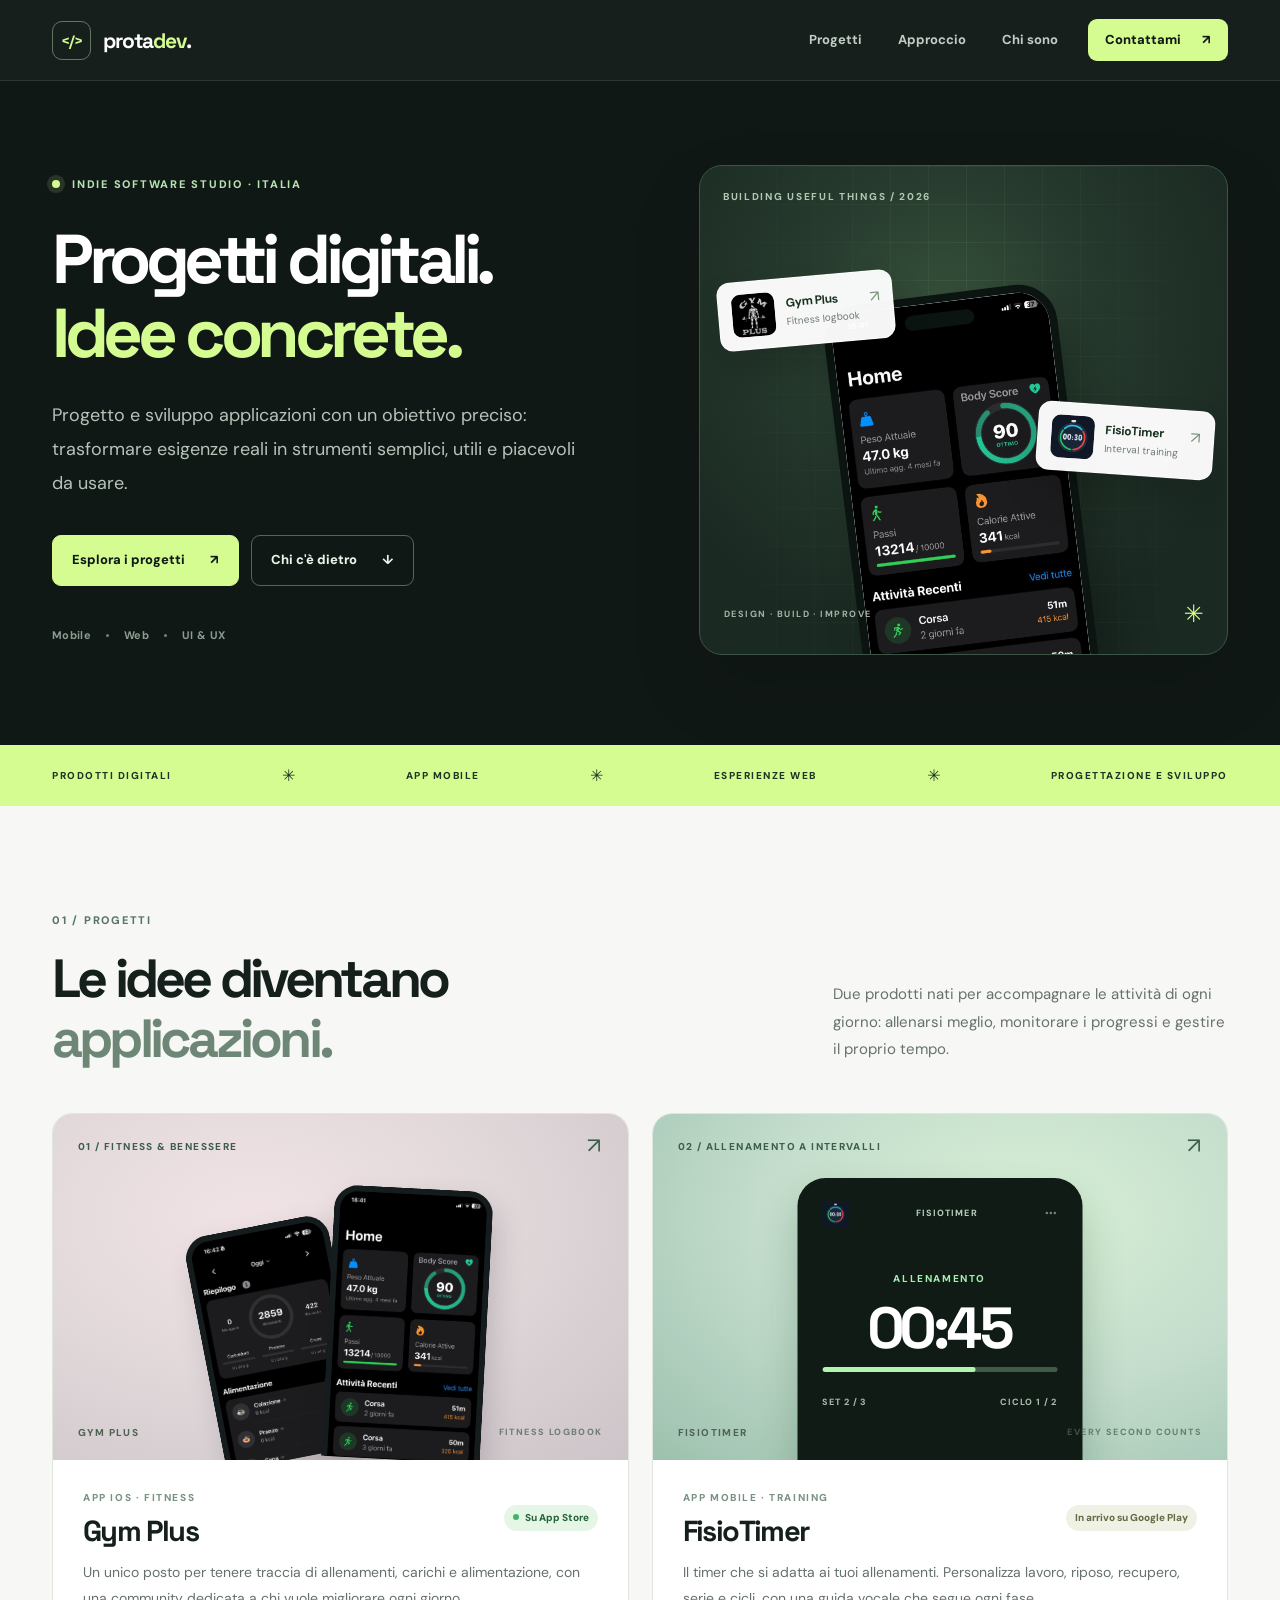
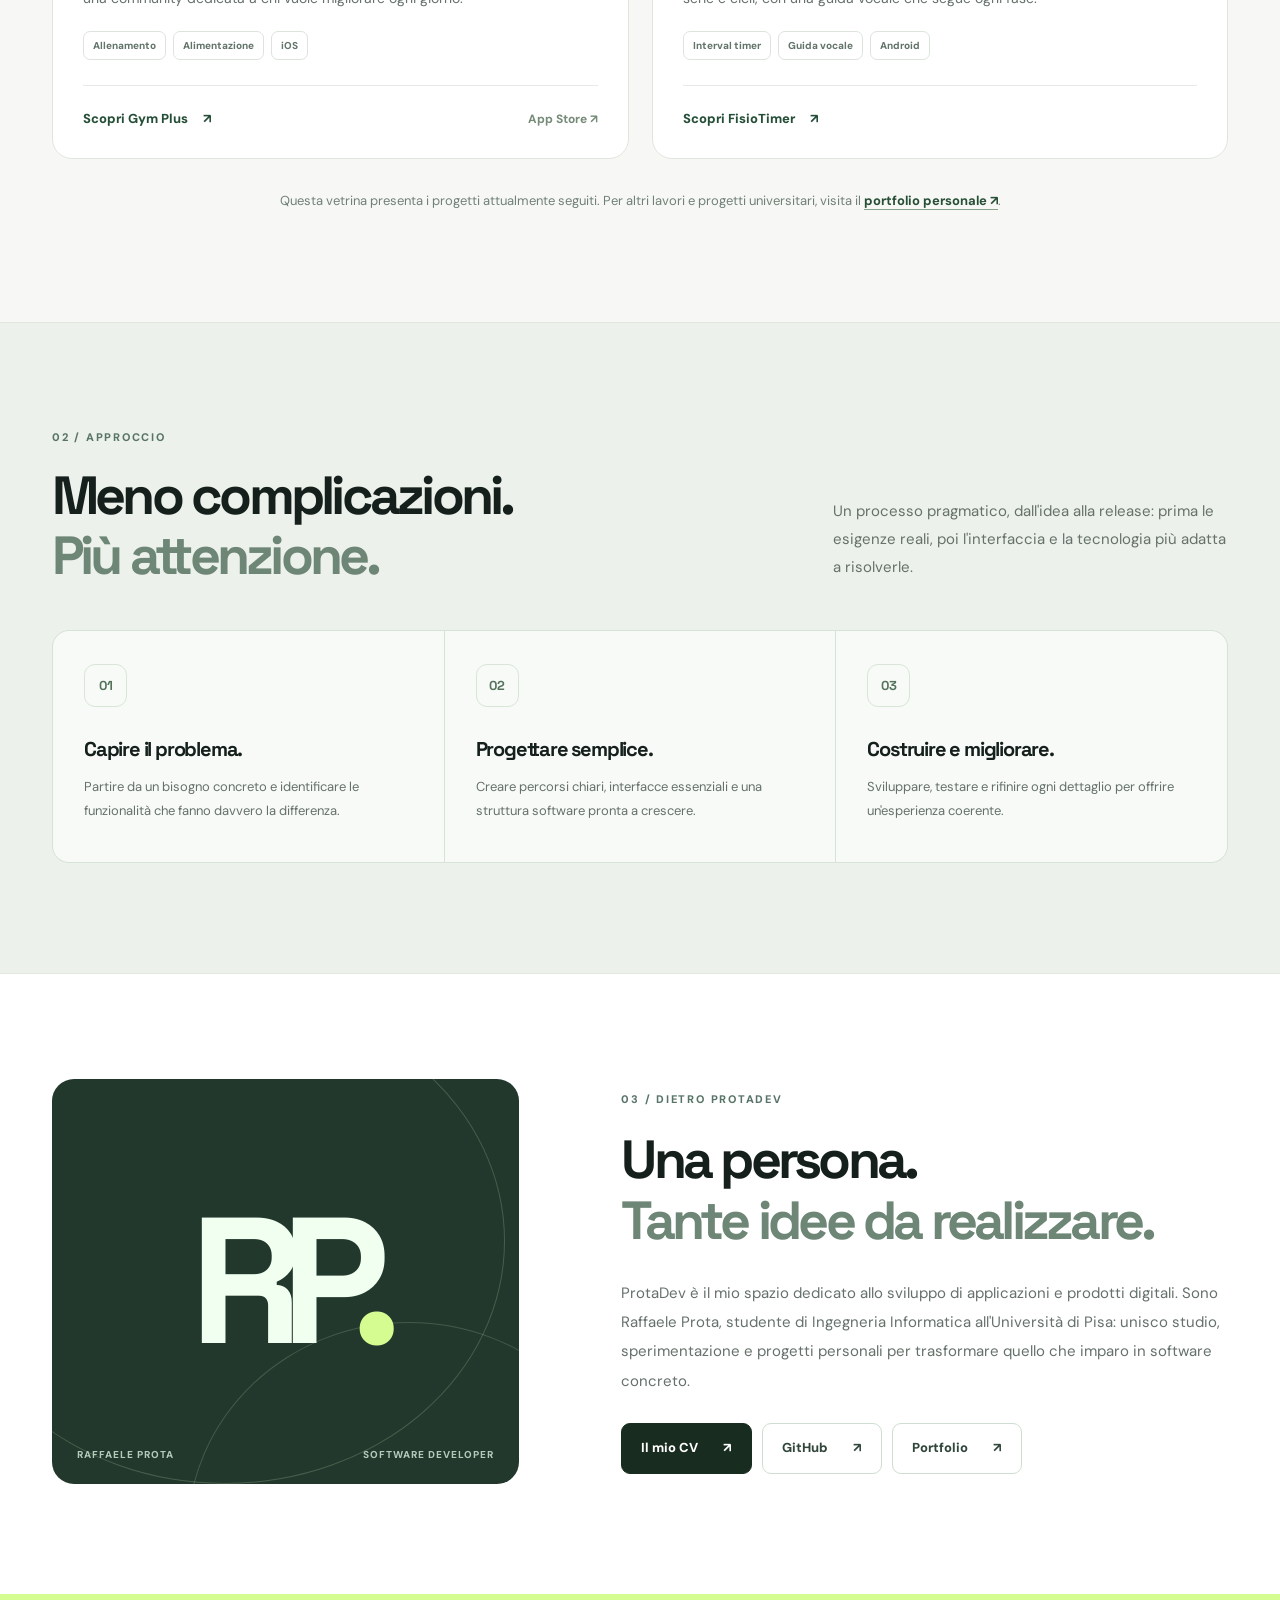
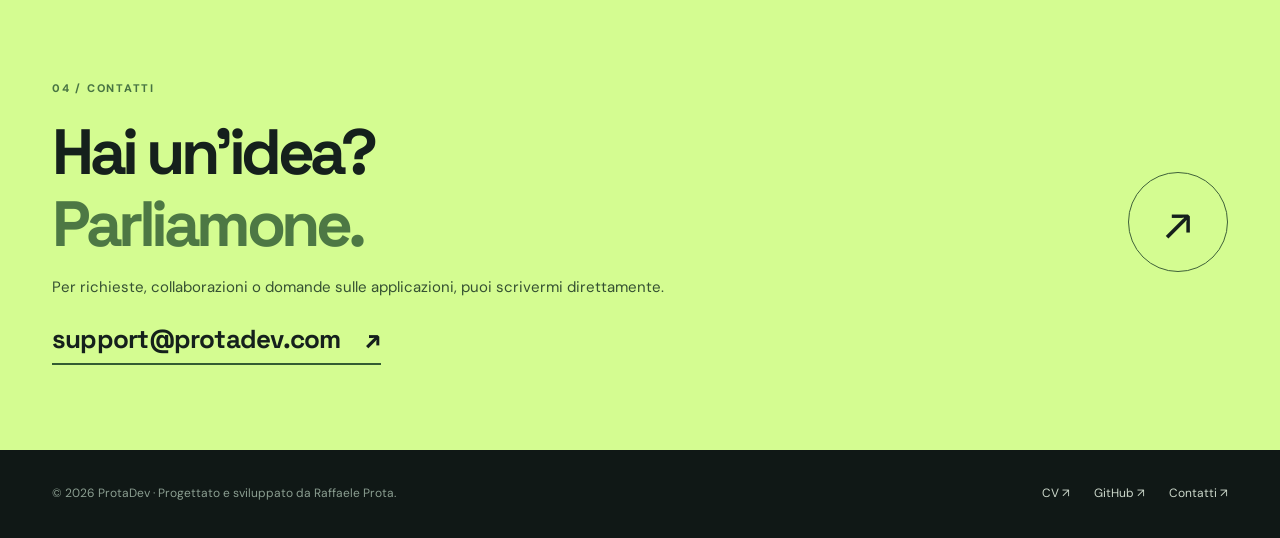
==== commit db04a32d: "Update all FisioTimer site branding to the new stopwatch logo" ====
--- a/index.html
+++ b/index.html
@@ -70,7 +70,7 @@
             <span class="floating-tile-arrow" aria-hidden="true">↗</span>
           </div>
           <div class="floating-tile floating-fisio">
-            <img src="./fisiotimer/favicon.svg" alt="" width="48" height="48">
+            <img src="./fisiotimer/logo.png" alt="" width="48" height="48">
             <span><strong>FisioTimer</strong><small>Interval training</small></span>
             <span class="floating-tile-arrow" aria-hidden="true">↗</span>
           </div>
@@ -129,7 +129,7 @@
             <div class="product-visual visual-fisio">
               <div class="visual-top"><span>02 / ALLENAMENTO A INTERVALLI</span><span class="visual-symbol" aria-hidden="true">↗</span></div>
               <div class="interval-display" aria-label="Anteprima grafica illustrativa del timer FisioTimer">
-                <div class="interval-head"><img src="./fisiotimer/favicon.svg" alt="" width="28" height="28"><span>FISIOTIMER</span><span class="interval-dots" aria-hidden="true">•••</span></div>
+                <div class="interval-head"><img src="./fisiotimer/logo.png" alt="" width="28" height="28"><span>FISIOTIMER</span><span class="interval-dots" aria-hidden="true">•••</span></div>
                 <div class="interval-status">ALLENAMENTO</div>
                 <div class="interval-clock">00:45</div>
                 <div class="interval-track"><span></span></div>
